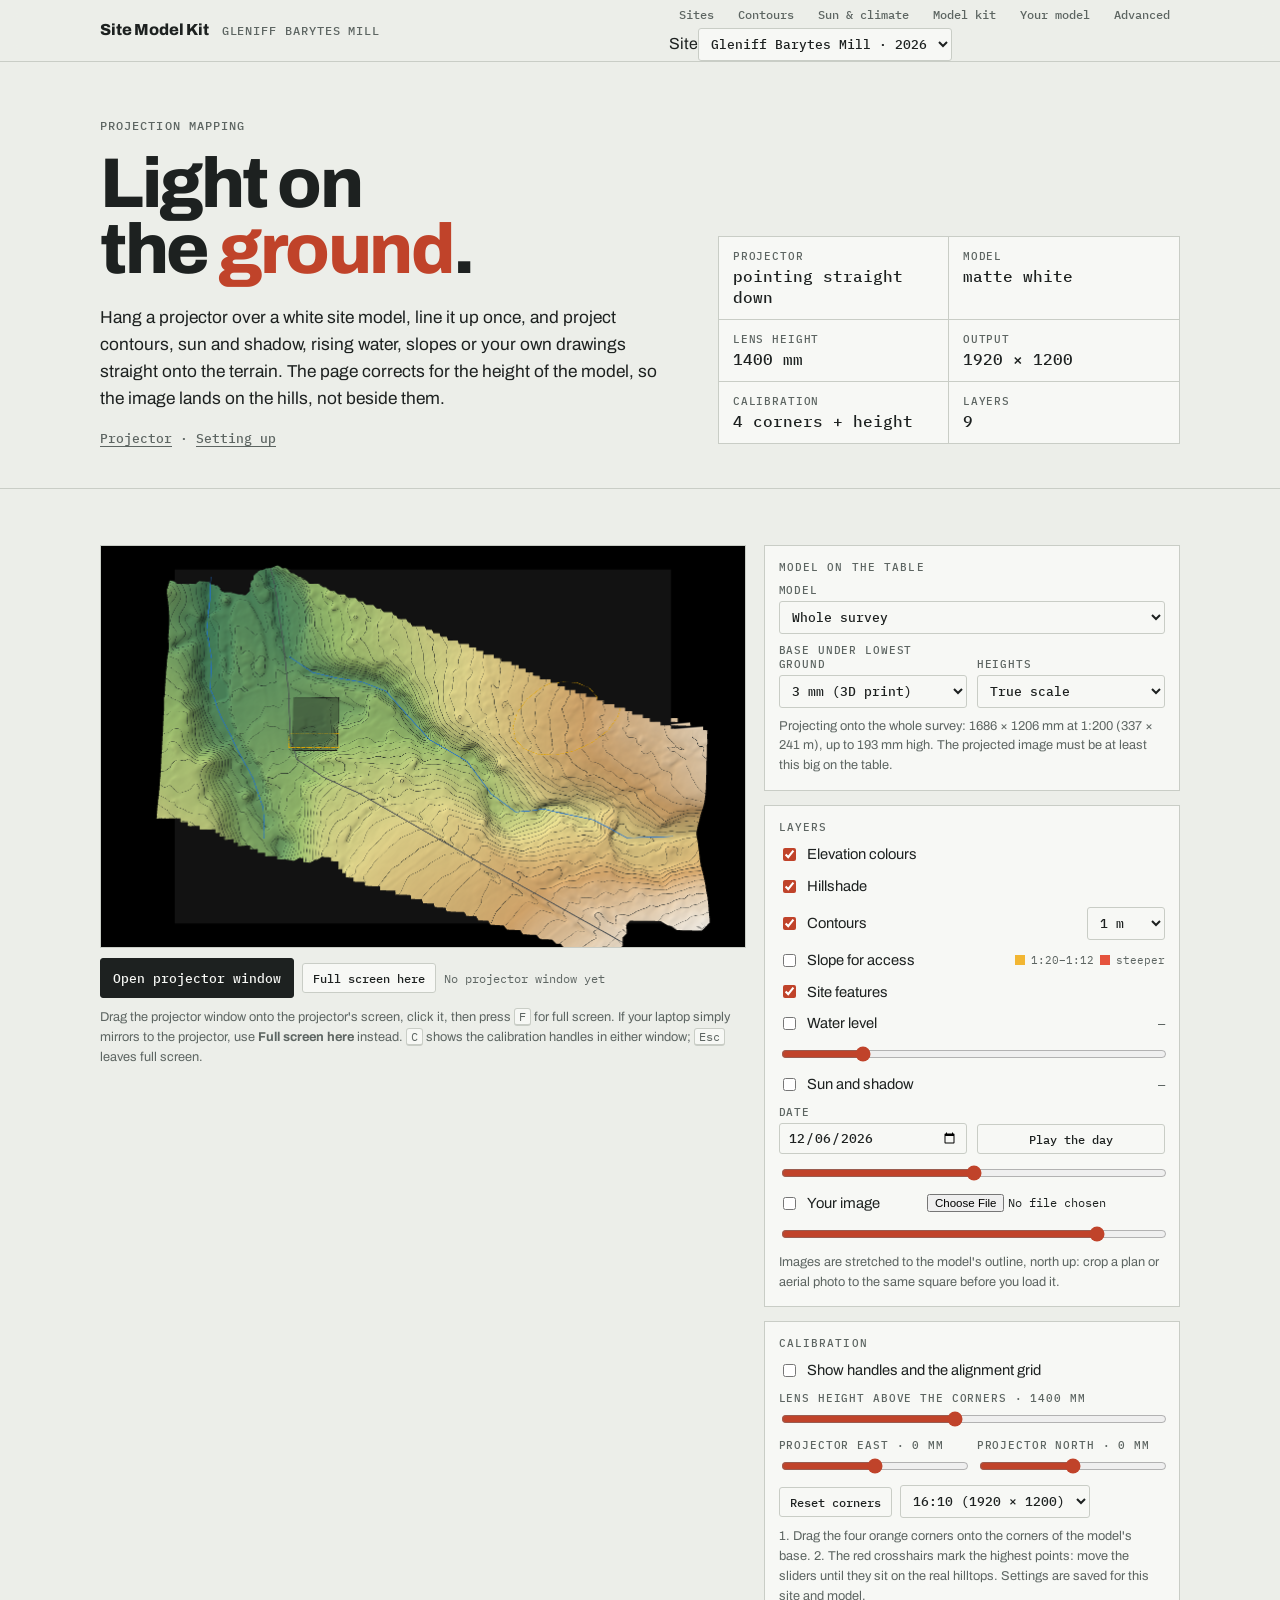
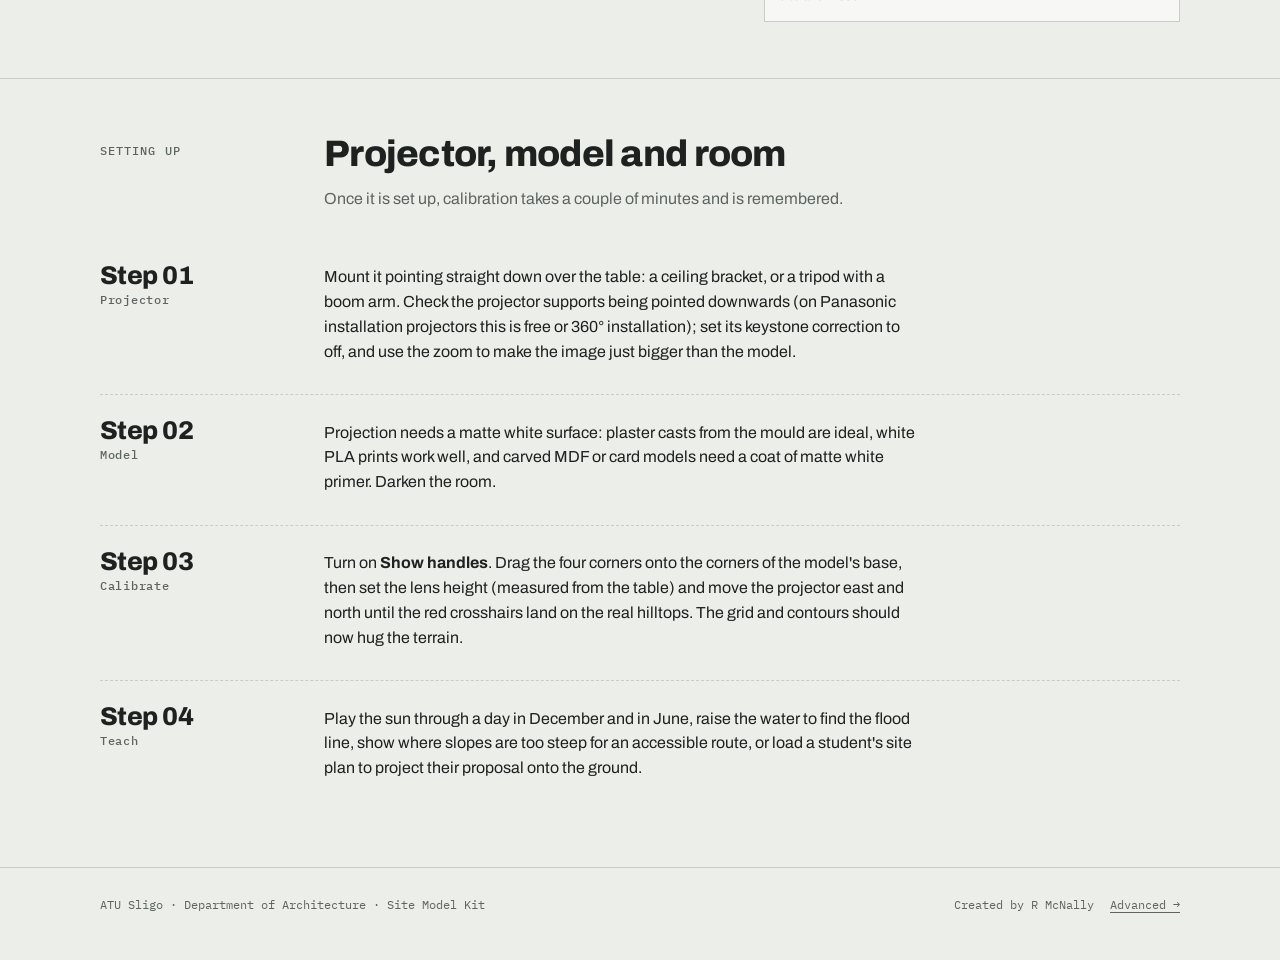
==== project.html @ 93be213e "Add files via upload" ====
<!doctype html>
<html lang="en">
<head>
<meta charset="utf-8">
<meta name="viewport" content="width=device-width,initial-scale=1,viewport-fit=cover">
<title>Projection</title>
<meta name="description" content="Project contours, sun and shadow, flooding, slope and your own drawings onto a physical site model. ATU Sligo, Site Model Kit.">
<link rel="preconnect" href="https://fonts.googleapis.com">
<link rel="preconnect" href="https://fonts.gstatic.com" crossorigin>
<link rel="stylesheet" href="https://fonts.googleapis.com/css2?family=Archivo:wght@400;600;800&family=IBM+Plex+Mono:wght@400;500&display=swap">
<link rel="stylesheet" href="css/site.css">
<link rel="stylesheet" href="css/pages.css">
<link rel="stylesheet" href="css/model.css">
<link rel="stylesheet" href="css/project.css">
<script>
/* project.html?out is the projector window: black page, the mapped image only. */
if (/[?&]out\b/.test(location.search)) document.documentElement.classList.add('proj-out');
</script>
</head>
<body>
<header class="top" id="top"></header>

<main id="main">
  <div class="wrap hero">
    <div>
      <div class="eyebrow">Projection mapping</div>
      <h1>Light on the <em>ground</em>.</h1>
      <p class="lede">Hang a projector over a white site model, line it up once, and project contours, sun and shadow, rising water, slopes or your own drawings straight onto the terrain. The page corrects for the height of the model, so the image lands on the hills, not beside them.</p>
      <p class="onpage"><a href="#stage">Projector</a> · <a href="#setup">Setting up</a></p>
    </div>
    <dl class="spec">
      <div><dt>Projector</dt><dd>pointing straight down</dd></div>
      <div><dt>Model</dt><dd>matte white</dd></div>
      <div><dt>Lens height</dt><dd id="specH">1400 mm</dd></div>
      <div><dt>Output</dt><dd id="specOut">1920 × 1200</dd></div>
      <div><dt>Calibration</dt><dd>4 corners + height</dd></div>
      <div><dt>Layers</dt><dd>9</dd></div>
    </dl>
  </div>

  <section id="stage">
    <div class="wrap">
      <div class="pj-grid">
        <div class="pj-left">
          <div class="pj-preview" id="pvWrap">
            <canvas id="pv" aria-label="Preview of the projector image"></canvas>
            <canvas id="pvOv" aria-hidden="true"></canvas>
          </div>
          <div class="pj-bar">
            <button type="button" class="primary" id="openOut">Open projector window</button>
            <button type="button" id="fullHere">Full screen here</button>
            <span class="pj-link" id="link">No projector window yet</span>
          </div>
          <p class="small">Drag the projector window onto the projector's screen, click it, then press <kbd>F</kbd> for full screen. If your laptop simply mirrors to the projector, use <b>Full screen here</b> instead. <kbd>C</kbd> shows the calibration handles in either window; <kbd>Esc</kbd> leaves full screen.</p>
        </div>

        <div class="pj-panel">
          <div class="pj-group">
            <h3>Model on the table</h3>
            <div class="cfield"><label class="lbl" for="pArea">Model</label>
              <select id="pArea"><option value="site">Whole survey</option><option value="tiles">Class tile model (all tiles)</option><option value="square">Your model square</option></select></div>
            <div class="mrow">
              <div class="cfield"><label class="lbl" for="pBase" title="Height of the lowest ground above the surface the corners are pinned to">Base under lowest ground</label>
                <select id="pBase"><option value="0">0 mm</option><option value="3" selected>3 mm (3D print)</option><option value="6">6 mm</option><option value="10">10 mm (plaster cast)</option><option value="20">20 mm</option></select></div>
              <div class="cfield"><label class="lbl" for="pVex">Heights</label>
                <select id="pVex"><option value="1" selected>True scale</option><option value="1.5">1.5×</option><option value="2">2×</option></select></div>
            </div>
            <p class="small" id="areaNote">—</p>
          </div>

          <div class="pj-group">
            <h3>Layers</h3>
            <label class="pj-l"><input type="checkbox" id="lElev" checked> Elevation colours</label>
            <label class="pj-l"><input type="checkbox" id="lHill" checked> Hillshade</label>
            <label class="pj-l"><input type="checkbox" id="lCont" checked> Contours <select id="pCI" aria-label="Contour interval"><option value="0.5">0.5 m</option><option value="1" selected>1 m</option><option value="2">2 m</option><option value="5">5 m</option></select></label>
            <label class="pj-l"><input type="checkbox" id="lSlope"> Slope for access <span class="pj-key"><i style="--c:#f2b632"></i>1:20–1:12 <i style="--c:#e5533d"></i>steeper</span></label>
            <label class="pj-l"><input type="checkbox" id="lFeat" checked> Site features</label>
            <label class="pj-l"><input type="checkbox" id="lFlood"> Water level <output id="oFlood">—</output></label>
            <input type="range" id="pFlood" min="0" max="1000" value="200" aria-label="Water level">
            <label class="pj-l"><input type="checkbox" id="lSun"> Sun and shadow <output id="oSun">—</output></label>
            <div class="mrow pj-sun">
              <div class="cfield"><label class="lbl" for="pDate">Date</label><input type="date" id="pDate"></div>
              <div class="cfield"><label class="lbl">&nbsp;</label><button type="button" id="pPlay">Play the day</button></div>
            </div>
            <input type="range" id="pTime" min="0" max="1000" value="500" aria-label="Time of day">
            <label class="pj-l"><input type="checkbox" id="lImg"> Your image <input type="file" id="pImg" accept="image/*" aria-label="Choose an image"></label>
            <input type="range" id="pImgOp" min="10" max="100" value="85" aria-label="Image strength">
            <p class="small">Images are stretched to the model's outline, north up: crop a plan or aerial photo to the same square before you load it.</p>
          </div>

          <div class="pj-group">
            <h3>Calibration</h3>
            <label class="pj-l"><input type="checkbox" id="lCal"> Show handles and the alignment grid</label>
            <div class="cfield"><label class="lbl" for="pH">Lens height above the corners · <span id="oH">1400 mm</span></label><input type="range" id="pH" min="500" max="2500" step="5" value="1400"></div>
            <div class="mrow">
              <div class="cfield"><label class="lbl" for="pNx">Projector east · <span id="oNx">0 mm</span></label><input type="range" id="pNx" min="-900" max="900" step="5" value="0"></div>
              <div class="cfield"><label class="lbl" for="pNy">Projector north · <span id="oNy">0 mm</span></label><input type="range" id="pNy" min="-900" max="900" step="5" value="0"></div>
            </div>
            <div class="pj-bar"><button type="button" id="pReset">Reset corners</button><select id="pAspect" aria-label="Projector shape"><option value="1.6" selected>16:10 (1920 × 1200)</option><option value="1.7778">16:9 (1920 × 1080)</option><option value="1.3333">4:3</option></select></div>
            <p class="small">1. Drag the four orange corners onto the corners of the model's base. 2. The red crosshairs mark the highest points: move the sliders until they sit on the real hilltops. Settings are saved for this site and model.</p>
          </div>
        </div>
      </div>
    </div>
  </section>

  <section id="setup">
    <div class="wrap">
      <div class="sec-head">
        <div class="eyebrow">Setting up</div>
        <div><h2>Projector, model and room</h2><p>Once it is set up, calibration takes a couple of minutes and is remembered.</p></div>
      </div>
      <ol class="steps">
        <li><div class="n">Projector</div><div><p>Mount it pointing straight down over the table: a ceiling bracket, or a tripod with a boom arm. Check the projector supports being pointed downwards (on Panasonic installation projectors this is free or 360° installation); set its keystone correction to off, and use the zoom to make the image just bigger than the model.</p></div></li>
        <li><div class="n">Model</div><div><p>Projection needs a matte white surface: plaster casts from the mould are ideal, white PLA prints work well, and carved MDF or card models need a coat of matte white primer. Darken the room.</p></div></li>
        <li><div class="n">Calibrate</div><div><p>Turn on <b>Show handles</b>. Drag the four corners onto the corners of the model's base, then set the lens height (measured from the table) and move the projector east and north until the red crosshairs land on the real hilltops. The grid and contours should now hug the terrain.</p></div></li>
        <li><div class="n">Teach</div><div><p>Play the sun through a day in December and in June, raise the water to find the flood line, show where slopes are too steep for an accessible route, or load a student's site plan to project their proposal onto the ground.</p></div></li>
      </ol>
    </div>
  </section>
</main>

<div class="pj-out" id="outStage" hidden>
  <canvas id="out" aria-label="Projector image"></canvas>
  <canvas id="outOv" aria-hidden="true"></canvas>
  <p class="pj-hint" id="outHint">Projector window · click, then press F for full screen · C for calibration handles</p>
</div>

<footer>
  <div class="wrap"><span>ATU Sligo · Department of Architecture · Site Model Kit</span><span class="credit">Created by R McNally</span><a href="advanced.html" data-sitelink>Advanced →</a></div>
</footer>

<script src="vendor/three.min.js"></script>
<script src="js/sitekit.js"></script>
<script src="js/site.js"></script>
<script src="js/project.js"></script>
</body>
</html>
---- css/site.css ----
/* Layout: long single page, drawing-sheet feel — a narrow title block rail on wide screens, content in a 1100px measure.
   Colour language comes from the laser bed: greyboard neutrals, MDF tan, cut red, engrave blue. */
:root{
  --bg:#eceee9; --paper:#f7f8f5; --stage:#dfe2dc; --ink:#1d2120; --muted:#5d6562; --rule:#c9cdc6;
  --board:#a98d6c; --cut:#c0432a; --engrave:#3a5fae; --accent:#c0432a;
  --display:'Archivo',system-ui,-apple-system,'Segoe UI',sans-serif;
  --mono:'IBM Plex Mono',ui-monospace,'SFMono-Regular',Menlo,monospace;
  --measure:1120px;
}
@media (prefers-color-scheme:dark){:root:not([data-theme="light"]){
  --bg:#151817; --paper:#1b1f1e; --stage:#202524; --ink:#e5e8e3; --muted:#9aa29e; --rule:#323836;
  --board:#9a7f60; --cut:#e2704f; --engrave:#7f9fe6; --accent:#e2704f; color-scheme:dark}}
:root[data-theme="dark"]{
  --bg:#151817; --paper:#1b1f1e; --stage:#202524; --ink:#e5e8e3; --muted:#9aa29e; --rule:#323836;
  --board:#9a7f60; --cut:#e2704f; --engrave:#7f9fe6; --accent:#e2704f; color-scheme:dark}

*{box-sizing:border-box}
html{scroll-behavior:smooth}
@media (prefers-reduced-motion:reduce){html{scroll-behavior:auto}}
body{margin:0;background:var(--bg);color:var(--ink);font:16px/1.55 var(--display)}
a{color:inherit;text-underline-offset:3px}
a:focus-visible,button:focus-visible,input:focus-visible{outline:2px solid var(--accent);outline-offset:2px}
.wrap{max-width:var(--measure);margin:0 auto;padding-inline:20px}

/* top bar */
.top{position:sticky;top:0;z-index:5;background:color-mix(in srgb,var(--bg) 88%,transparent);backdrop-filter:blur(8px);border-bottom:1px solid var(--rule)}
.top .wrap{display:flex;align-items:center;justify-content:space-between;gap:16px;min-height:52px;flex-wrap:wrap}
.brand{font-weight:800;letter-spacing:-.01em}
.brand span{font:500 .72rem var(--mono);letter-spacing:.08em;text-transform:uppercase;color:var(--muted);margin-left:10px}
nav{display:flex;gap:4px;flex-wrap:wrap}
nav a{font:500 .78rem var(--mono);text-decoration:none;padding:6px 10px;border-radius:3px;color:var(--muted)}
nav a:hover{color:var(--ink);background:var(--paper)}

/* hero */
.hero{padding-block:56px 28px;display:grid;grid-template-columns:1.25fr 1fr;gap:40px;align-items:end}
.eyebrow{font:500 .74rem var(--mono);letter-spacing:.09em;text-transform:uppercase;color:var(--muted)}
h1{font-size:clamp(2.4rem,6vw,4.4rem);line-height:.95;letter-spacing:-.035em;font-weight:800;margin:.25em 0 .3em;text-wrap:balance}
h1 em{font-style:normal;color:var(--accent)}
.lede{font-size:1.08rem;max-width:58ch;color:var(--ink)}
.spec{display:grid;grid-template-columns:1fr 1fr;border:1px solid var(--rule);background:var(--paper)}
.spec div{padding:12px 14px;border-bottom:1px solid var(--rule);display:flex;flex-direction:column;gap:2px;min-width:0}
.spec div:nth-child(odd){border-right:1px solid var(--rule)}
.spec div:nth-last-child(-n+2){border-bottom:0}
.spec dt{font:500 .68rem var(--mono);letter-spacing:.08em;text-transform:uppercase;color:var(--muted)}
.spec dd{margin:0;font:500 1.02rem var(--mono);font-variant-numeric:tabular-nums}

/* sections */
section{padding-block:56px;border-top:1px solid var(--rule)}
.sec-head{display:grid;grid-template-columns:200px 1fr;gap:24px;margin-bottom:28px}
.sec-head .eyebrow{padding-top:8px}
h2{font-size:clamp(1.6rem,3.2vw,2.3rem);letter-spacing:-.02em;line-height:1.08;margin:0 0 .35em;font-weight:800;text-wrap:balance}
.sec-head p{margin:0;max-width:62ch;color:var(--muted)}
h3{font-size:1.05rem;margin:0 0 .35em;font-weight:600}

/* cesium */
.frame{position:relative;aspect-ratio:16/9;max-width:100%;background:var(--stage);border:1px solid var(--rule)}
.frame iframe{position:absolute;inset:0;width:100%;height:100%;border:0}
.frame-note{display:flex;justify-content:space-between;gap:16px;flex-wrap:wrap;margin-top:10px;font:.8rem var(--mono);color:var(--muted)}

/* downloads */
.kit{display:grid;grid-template-columns:repeat(auto-fit,minmax(240px,1fr));gap:14px;margin-bottom:34px}
.file{display:flex;flex-direction:column;gap:6px;padding:16px;border:1px solid var(--rule);background:var(--paper);text-decoration:none;min-width:0}
.file:hover{border-color:var(--ink)}
.file .ext{font:500 .7rem var(--mono);letter-spacing:.08em;color:var(--accent);text-transform:uppercase}
.file strong{font-size:1rem}
.file span{font-size:.86rem;color:var(--muted)}
.file .size{font:.75rem var(--mono);color:var(--muted);margin-top:auto}
.file.primary{border-color:var(--ink);background:var(--ink);color:var(--paper)}
.file.primary span,.file.primary .size{color:color-mix(in srgb,var(--paper) 75%,transparent)}
.file.primary .ext{color:color-mix(in srgb,var(--accent) 70%,var(--paper))}
.legend{display:flex;gap:18px;flex-wrap:wrap;font:.8rem var(--mono);color:var(--muted);margin-bottom:14px}
.legend i{display:inline-block;width:22px;height:0;border-top:2px solid;vertical-align:middle;margin-right:6px}
.sheets{display:grid;grid-template-columns:repeat(auto-fill,minmax(170px,1fr));gap:12px}
.sheet{border:1px solid var(--rule);background:var(--paper);display:flex;flex-direction:column;min-width:0}
.sheet img{display:block;width:100%;aspect-ratio:841/594;object-fit:cover;background:#f6f5f1}
.sheet .meta{display:flex;justify-content:space-between;align-items:baseline;gap:4px 8px;flex-wrap:wrap;padding:8px 10px;font:.74rem var(--mono)}
.sheet .meta b{font-weight:500}.sheet .meta em{font-style:normal;color:var(--muted)}
.sheet .meta a{color:var(--muted)} .sheet .meta a:hover{color:var(--ink)}

/* steps */
.steps{list-style:none;margin:0;padding:0;display:grid;gap:0;counter-reset:s}
.steps li{display:grid;grid-template-columns:200px 1fr;gap:24px;padding-block:22px;border-top:1px dashed var(--rule);counter-increment:s}
.steps li:first-child{border-top:0}
.steps .n{font:500 .78rem var(--mono);color:var(--muted);letter-spacing:.06em}
.steps .n::before{content:"Step " counter(s,decimal-leading-zero);display:block;font:800 1.6rem var(--display);color:var(--ink);letter-spacing:-.02em;margin-bottom:2px}
.steps p,.steps ul{margin:.2em 0 .5em;max-width:66ch}
.steps ul{padding-left:1.1em}
.idkey{display:inline-flex;gap:0;border:1px solid var(--rule);font:500 1.1rem var(--mono);margin:6px 0}
.idkey b{padding:6px 10px;font-weight:500;border-right:1px solid var(--rule)} .idkey b:last-child{border-right:0}
.idkey b:nth-child(1){color:var(--accent)} .idkey b:nth-child(2){color:var(--engrave)}
.callout{border-left:3px solid var(--engrave);padding:10px 14px;background:var(--paper);font-size:.92rem;max-width:66ch}

/* builder */
.builder{display:grid;grid-template-columns:1fr 300px;border:1px solid var(--rule);background:var(--paper);min-height:620px}
.stage{position:relative;background:var(--stage);min-width:0;min-height:420px}
.stage canvas{display:block;width:100%;height:100%;position:absolute;inset:0;cursor:grab}
.stage .tip{position:absolute;pointer-events:none;background:var(--ink);color:var(--paper);font:.76rem var(--mono);padding:5px 8px;border-radius:3px;white-space:nowrap}
.stage .hint{position:absolute;left:12px;bottom:10px;font:.7rem var(--mono);color:var(--muted)}
.stage .views{position:absolute;right:10px;top:10px;display:flex;gap:4px;flex-wrap:wrap}
.panel{border-left:1px solid var(--rule);padding:18px;display:flex;flex-direction:column;gap:14px;min-width:0}
.lbl{font:500 .68rem var(--mono);letter-spacing:.08em;text-transform:uppercase;color:var(--muted)}
.big{font:800 2.4rem var(--display);letter-spacing:-.03em;line-height:1}
.big small{font:500 .9rem var(--mono);color:var(--muted);letter-spacing:0;margin-left:6px}
.stepper{display:grid;grid-template-columns:auto 1fr auto;gap:8px;align-items:center}
input[type=range]{width:100%;accent-color:var(--accent)}
button{font:500 .78rem var(--mono);background:var(--paper);color:var(--ink);border:1px solid var(--rule);border-radius:3px;padding:6px 10px;cursor:pointer}
button:hover{border-color:var(--ink)}
button[aria-pressed=true]{background:var(--ink);color:var(--paper);border-color:var(--ink)}
.row{display:flex;gap:6px;flex-wrap:wrap}
.plist{list-style:none;margin:0;padding:0;overflow:auto;max-height:260px;border-top:1px solid var(--rule)}
.plist li{display:flex;justify-content:space-between;padding:7px 2px;border-bottom:1px solid var(--rule);font:.8rem var(--mono);cursor:pointer;font-variant-numeric:tabular-nums}
.plist li:hover,.plist li.on{color:var(--accent)}
.plist li span:last-child{color:var(--muted)}
.small{font-size:.8rem;color:var(--muted);margin:0}

/* tools */
.two{display:grid;grid-template-columns:1fr 1fr;gap:28px}
.two>div{min-width:0}
pre{background:var(--paper);border:1px solid var(--rule);padding:14px;overflow-x:auto;font:.8rem/1.5 var(--mono);margin:.5em 0}
footer{border-top:1px solid var(--rule);padding-block:28px 48px;font:.78rem var(--mono);color:var(--muted)}
footer .wrap{display:flex;justify-content:space-between;gap:16px;flex-wrap:wrap}

@media (max-width:860px){
  .hero{grid-template-columns:1fr;padding-block:36px 20px}
  .sec-head,.steps li,.two{grid-template-columns:1fr;gap:8px}
  .builder{grid-template-columns:1fr}
  .stage{min-height:56vh}
  .panel{border-left:0;border-top:1px solid var(--rule)}
}
section{scroll-margin-top:56px}
@media (max-width:860px){section{scroll-margin-top:100px}}

/* credit, right of the footer on every page */
footer .credit{margin-left:auto;transition:color .2s}
footer .credit:hover{color:var(--ink)}
---- css/pages.css ----
/* Shared additions for Start, Sun pages */
.brand{text-decoration:none;color:var(--ink)}
.onpage{font:500 .8rem var(--mono);color:var(--muted);margin-top:14px}
.onpage a{color:var(--muted)} .onpage a:hover{color:var(--ink)}

/* sun tool */
.slider{display:grid;grid-template-columns:52px 1fr 92px;gap:10px;align-items:center}
.slider output{font:500 .86rem var(--mono);text-align:right;font-variant-numeric:tabular-nums}
.legendbar{display:flex;flex-wrap:wrap;gap:8px 18px;padding:10px 16px;border-top:1px solid var(--rule);font:.78rem var(--mono);color:var(--muted)}
.legendbar i{display:inline-block;width:14px;height:10px;vertical-align:-1px;margin-right:6px;border:1px solid var(--rule)}
.pathwrap{display:grid;grid-template-columns:340px 1fr;gap:28px;padding:20px 16px;border-top:1px solid var(--rule)}
.pathfig{margin:0;min-width:0}
.pathfig svg{width:100%;max-width:320px;height:auto;display:block}
.pathfig figcaption{font:.74rem var(--mono);color:var(--muted);margin-top:8px}
.ticks{padding-left:1.1em;margin:.2em 0} .ticks li{margin-bottom:.45em}
button:disabled,input:disabled{opacity:.45;cursor:not-allowed}

/* start page */
.dates{display:grid;grid-template-columns:repeat(3,1fr);border:1px solid var(--rule);background:var(--paper)}
.dates div{padding:14px 16px;border-right:1px solid var(--rule);display:flex;flex-direction:column;gap:2px;min-width:0}
.dates div:last-child{border-right:0}
.dates dt{font:500 .68rem var(--mono);letter-spacing:.08em;text-transform:uppercase;color:var(--muted)}
.dates dd{margin:0;font:800 1.25rem var(--display);letter-spacing:-.01em}
.dates dd small{display:block;font:400 .82rem var(--display);color:var(--muted);letter-spacing:0}
.dates .count dd{color:var(--accent);font-size:2rem;line-height:1}

.tasks{display:grid;gap:12px}
.task{display:grid;grid-template-columns:64px 1fr 300px;gap:18px;border:1px solid var(--rule);background:var(--paper);padding:16px 18px}
.task .letter{font:800 2.6rem/1 var(--display);color:var(--accent)}
.task h3{margin:0 0 4px}
.task .meta{font:.78rem var(--mono);color:var(--muted);margin-bottom:8px}
.task p{margin:0 0 .5em;font-size:.92rem;max-width:62ch}
.task .help{border-left:1px solid var(--rule);padding-left:16px;display:flex;flex-direction:column;gap:6px;min-width:0}
.task .help .lbl{margin-bottom:2px}
.pill{display:inline-flex;align-items:center;gap:8px;font:.84rem var(--display);text-decoration:none;color:var(--ink)}
.pill::before{content:"";width:8px;height:8px;border-radius:50%;background:var(--flat);flex:none}
.pill.soon{color:var(--muted)} .pill.soon::before{background:transparent;border:1px solid var(--muted)}
.pill.site::before{background:var(--gold)}
a.pill:hover{text-decoration:underline}

.matrix{display:grid;grid-template-columns:repeat(auto-fit,minmax(250px,1fr));gap:12px}
.mcol{border:1px solid var(--rule);background:var(--paper)}
.mcol h3{margin:0;padding:12px 14px;border-bottom:1px solid var(--rule);font-size:1rem}
.mcol ul{list-style:none;margin:0;padding:6px 14px 10px}
.mcol li{display:grid;grid-template-columns:1fr auto;gap:10px;padding:7px 0;border-bottom:1px dashed var(--rule);font-size:.88rem;align-items:baseline}
.mcol li:last-child{border-bottom:0}
.mcol li > span:last-child{display:flex;flex-direction:column;align-items:flex-end;gap:2px}
.key{display:flex;gap:18px;flex-wrap:wrap;margin-top:12px;font:.78rem var(--mono);color:var(--muted)}

.bases{display:grid;grid-template-columns:repeat(auto-fit,minmax(240px,1fr));gap:14px}
.base{border:1px solid var(--rule);background:var(--paper);display:flex;flex-direction:column;text-decoration:none;min-width:0}
.base:hover{border-color:var(--ink)}
.base img{display:block;width:100%;height:auto;background:#fff;border-bottom:1px solid var(--rule)}
.base div{padding:12px 14px;display:flex;flex-direction:column;gap:4px}
.base strong{font-size:.98rem}
.base span{font-size:.84rem;color:var(--muted)}
.base .ext{font:500 .7rem var(--mono);letter-spacing:.08em;color:var(--accent)}

.sdgs{display:grid;grid-template-columns:repeat(auto-fit,minmax(200px,1fr));gap:12px}
.sdg{border:1px solid var(--rule);background:var(--paper);padding:14px;border-top:5px solid var(--c);display:flex;flex-direction:column;gap:6px;min-width:0}
.sdg b{font:800 1.6rem/1 var(--display)}
.sdg strong{font-size:.95rem}
.sdg span{font-size:.86rem;color:var(--muted)}

.pages{display:grid;grid-template-columns:repeat(auto-fit,minmax(230px,1fr));gap:12px}
.pagecard{border:1px solid var(--rule);background:var(--paper);padding:14px 16px;text-decoration:none;color:var(--ink);display:flex;flex-direction:column;gap:6px;min-width:0}
a.pagecard:hover{border-color:var(--ink)}
.pagecard strong{font-size:1rem}
.pagecard span{font-size:.85rem;color:var(--muted)}
.pagecard .st{font:500 .68rem var(--mono);letter-spacing:.08em;text-transform:uppercase}
.pagecard .st.live{color:var(--flat)} .pagecard .st.soon{color:var(--muted)}
.pagecard.soon{background:transparent;border-style:dashed}
.reading{columns:2;column-gap:28px;padding-left:1.1em;font-size:.9rem}
.reading li{break-inside:avoid;margin-bottom:.5em}

@media (max-width:860px){
  .pathwrap{grid-template-columns:1fr}
  .task{grid-template-columns:1fr}
  .task .help{border-left:0;border-top:1px solid var(--rule);padding:10px 0 0}
  .dates{grid-template-columns:1fr}
  .dates div{border-right:0;border-bottom:1px solid var(--rule)}
  .reading{columns:1}
}

/* 3D sun path */
.sky3d{border-top:1px solid var(--rule)}
.sky-head{display:flex;justify-content:space-between;align-items:flex-end;gap:12px 20px;flex-wrap:wrap;padding:14px 16px}
.sky-head > div:first-child{min-width:0;max-width:62ch}
.sky-stage{position:relative;height:min(68vh,600px);min-height:360px;background:#cfd9e2}
.sky-stage canvas{position:absolute;inset:0;width:100%;height:100%;display:block;cursor:grab}
.sky-stage .hint{position:absolute;left:12px;bottom:10px;font:.7rem var(--mono);color:#2a3036;background:rgba(255,255,255,.6);padding:2px 6px;border-radius:3px}
.sky-clock{position:absolute;right:12px;top:12px;font:500 .82rem var(--mono);background:rgba(20,24,28,.72);color:#fff;padding:8px 10px;border-radius:3px;line-height:1.45;font-variant-numeric:tabular-nums;pointer-events:none}
.sky-clock b{font:800 1.4rem var(--display);display:block}

/* climate charts */
.ctool{margin-top:30px;border:1px solid var(--rule);background:var(--paper)}
.ctool-head{display:grid;grid-template-columns:1fr 1.3fr;gap:24px;padding:18px}
.ctool-head h3{margin:0 0 4px;font-size:1.15rem}
.csteps{margin:0;padding-left:1.2em;font-size:.88rem;display:grid;gap:6px}
.cload{display:grid;grid-template-columns:1fr auto;gap:16px;padding:0 18px 14px;align-items:end}
.drop{display:flex;flex-direction:column;gap:4px;justify-content:center;border:1.5px dashed var(--muted);border-radius:4px;padding:16px 18px;cursor:pointer;background:var(--bg);min-width:0}
.drop.over{border-color:var(--accent);background:color-mix(in srgb,var(--accent) 8%,var(--bg))}
.drop input{position:absolute;width:1px;height:1px;opacity:0}
.drop:focus-within{outline:2px solid var(--accent);outline-offset:2px}
.drop small{font:.76rem var(--mono);color:var(--muted)}
.cctrl{display:flex;gap:10px;flex-wrap:wrap;align-items:end}
.cfield{display:flex;flex-direction:column;gap:4px}
select{font:500 .82rem var(--mono);background:var(--paper);color:var(--ink);border:1px solid var(--rule);border-radius:3px;padding:6px 8px}
.cstatus{margin:0;padding:10px 18px;border-top:1px solid var(--rule);border-bottom:1px solid var(--rule);font-size:.86rem;background:var(--bg)}
.cstatus[data-state="example"]{border-left:4px solid var(--gold)}
.cstatus[data-state="ok"]{border-left:4px solid var(--flat)}
.cstatus[data-state="err"]{border-left:4px solid var(--cut)}
.cgrid{display:grid;grid-template-columns:1.25fr 1fr;gap:0}
.cfig{margin:0;padding:14px 18px;min-width:0;border-right:1px solid var(--rule)}
.cfig:last-child{border-right:0}
.cfig svg{width:100%;height:auto;display:block}
.cfig figcaption{display:flex;flex-direction:column;gap:8px;font-size:.82rem;color:var(--muted);margin-top:8px}
.cfig .tbl-wrap{margin-top:10px}
.cfig table{min-width:0;font-size:.8rem}
.ctemplates{padding:12px 18px;border-top:1px solid var(--rule);margin:0}
.ctip{position:fixed;z-index:50;pointer-events:none;background:var(--ink);color:var(--paper);font:.76rem/1.45 var(--mono);padding:6px 9px;border-radius:3px;max-width:260px}
@media (max-width:960px){.ctool-head,.cgrid,.cload{grid-template-columns:1fr}.cfig{border-right:0;border-bottom:1px solid var(--rule)}}
---- css/model.css ----
/* Your model page */
.mrow{display:grid;grid-template-columns:1fr 1fr;gap:10px;align-items:end}
.cfield input[type=text]{font:500 .9rem var(--display);background:var(--paper);color:var(--ink);border:1px solid var(--rule);border-radius:3px;padding:7px 9px;width:100%}
.cfield select{width:100%}
.check{display:flex;flex-direction:column;gap:2px;font-size:.88rem;cursor:pointer;padding-bottom:4px}
.check span{display:flex;align-items:center}
.check input{margin-right:6px;accent-color:var(--accent)}
.check small{font:.72rem var(--mono);color:var(--muted)}
.mstatus{margin:0;padding:8px 10px;border-left:4px solid var(--muted);background:var(--bg);font-size:.86rem}
.mstatus[data-state="ok"]{border-color:var(--flat)} .mstatus[data-state="warn"]{border-color:var(--gold)} .mstatus[data-state="err"]{border-color:var(--cut)}
.mbtns{display:flex;flex-direction:column;gap:8px}
button.primary{background:var(--ink);color:var(--paper);border-color:var(--ink);padding:10px 12px;font-size:.84rem}
button.primary:hover{opacity:.9}
#pickPlan{cursor:move}
#pickPlan:focus-visible{outline:2px solid var(--accent);outline-offset:-2px}
.pgrid{display:grid;grid-template-columns:1fr 1fr;gap:14px}
.pcard{border:1px solid var(--rule);background:var(--paper);display:flex;flex-direction:column;min-width:0}
.phead{display:flex;justify-content:space-between;align-items:center;gap:8px;padding:10px 14px;border-bottom:1px solid var(--rule)}
.p3d{position:relative;aspect-ratio:4/3;max-width:100%;background:var(--stage)}
.p3d canvas{position:absolute;inset:0;width:100%;height:100%;display:block;cursor:grab}
.p3d .hint{position:absolute;left:10px;bottom:8px;font:.7rem var(--mono);color:var(--muted)}
.psheet{padding:12px;display:flex;align-items:center;justify-content:center;flex:1;min-height:260px}
.psheet svg{width:100%;height:auto;background:#fff;border:1px solid var(--rule)}
.psheet svg path{vector-effect:non-scaling-stroke;stroke-width:1px}
@media (max-width:860px){.pgrid,.mrow{grid-template-columns:1fr}}

/* output choice: card model, 3D print model or plaster mould */
main[data-out="card"] :is(.only-print,.only-model,.only-mould), main:not([data-out="card"]) .only-card,
main[data-out="print"] .only-mould, main[data-out="mould"] .only-model{display:none!important}
main[data-out="cnc"] :is(.only-print,.only-model,.only-mould,.hide-cnc), main:not([data-out="cnc"]) .only-cnc{display:none!important}
/* laser cutter kinds, and class tile mode */
main:not([data-kind="layers"]) .only-layers, main:not([data-kind="waffle"]) .only-waffle, main:not([data-kind="relief"]) .only-relief, main[data-kind="relief"] .not-relief, main:not([data-tile="on"]) .only-tile{display:none!important}
.psheet.prelief img{width:100%;max-width:420px;height:auto;image-rendering:auto;border:1px solid var(--rule);background:#000}
.seg3 button{font-size:.74rem;padding:7px 4px}
.outsel{display:flex;flex-direction:column;gap:6px}
.outbtns{display:grid;grid-template-columns:repeat(3,minmax(0,1fr));gap:8px}
@media (max-width:520px){.outbtns{grid-template-columns:1fr}}
.outbtns button{display:flex;flex-direction:column;align-items:flex-start;gap:3px;text-align:left;padding:10px;border-radius:3px;min-width:0}
.outbtns button b{font:700 .98rem var(--display);letter-spacing:-.01em}
.outbtns button small{font:.68rem var(--mono);color:var(--muted);line-height:1.3}
.outbtns button[aria-pressed=true] small{color:color-mix(in srgb,var(--paper) 75%,transparent)}
.seg{display:flex}.seg button{flex:1;border-radius:0}.seg button+button{border-left:0}
.seg button:first-child{border-radius:3px 0 0 3px}.seg button:last-child{border-radius:0 3px 3px 0}
.psheet.pbed svg{width:100%;height:auto;max-width:400px;background:var(--paper);border:0}
.psheet.pcnc{flex-direction:column;gap:10px}
.psheet.pcnc svg{width:100%;height:auto;background:var(--paper);border:0}
.seg4 button{font-size:.8rem;padding:7px 4px;font-variant-numeric:tabular-nums}
#scaleNote{display:block;margin-top:6px;color:var(--muted)}
---- css/project.css ----
/* Projection page. The projector window (html.proj-out) is a black page holding only the mapped image. */
.pj-grid { display: grid; grid-template-columns: minmax(0, 1.55fr) minmax(0, 1fr); gap: 18px; align-items: start }
.pj-left { position: sticky; top: 70px; display: flex; flex-direction: column; gap: 10px; min-width: 0 }
.pj-preview { position: relative; background: #000; border: 1px solid var(--rule); aspect-ratio: 16 / 10; max-width: 100%; touch-action: none }
.pj-preview canvas, .pj-out canvas { position: absolute; inset: 0; width: 100%; height: 100%; display: block }
.pj-preview:fullscreen { border: 0; aspect-ratio: auto; width: 100vw; height: 100vh }
.pj-bar { display: flex; gap: 8px; flex-wrap: wrap; align-items: center }
.pj-link { font: .74rem var(--mono); color: var(--muted) }
.pj-link[data-on="1"] { color: var(--flat, #4e7a4a) }
.pj-panel { display: flex; flex-direction: column; gap: 14px; min-width: 0 }
.pj-group { border: 1px solid var(--rule); background: var(--paper); padding: 14px; display: flex; flex-direction: column; gap: 9px }
.pj-group h3 { margin: 0; font: 500 .7rem var(--mono); letter-spacing: .1em; text-transform: uppercase; color: var(--muted) }
.pj-l { display: flex; align-items: center; gap: 8px; flex-wrap: wrap; font-size: .92rem }
.pj-l input[type=checkbox] { accent-color: var(--accent) }
.pj-l select { margin-left: auto }
.pj-l output { margin-left: auto; font: .74rem var(--mono); color: var(--muted) }
.pj-l input[type=file] { font: .72rem var(--mono); max-width: 100%; margin-left: auto }
.pj-key { margin-left: auto; font: .7rem var(--mono); color: var(--muted); display: inline-flex; gap: 6px; align-items: center }
.pj-key i { display: inline-block; width: 10px; height: 10px; background: var(--c) }
.pj-group input[type=range] { width: 100%; accent-color: var(--accent) }
.pj-group input[type=date] { font: 500 .82rem var(--mono); background: var(--paper); color: var(--ink); border: 1px solid var(--rule); border-radius: 3px; padding: 5px 8px; width: 100% }
kbd { font: .72rem var(--mono); border: 1px solid var(--rule); border-bottom-width: 2px; border-radius: 3px; padding: 0 4px; background: var(--paper) }

/* projector window */
html.proj-out, html.proj-out body { background: #000; height: 100%; overflow: hidden; margin: 0 }
html.proj-out header, html.proj-out main, html.proj-out footer { display: none !important }
html.proj-out .pj-out { display: block !important; position: fixed; inset: 0; background: #000; cursor: none }
html.proj-out .pj-out.cal { cursor: crosshair }
.pj-hint { position: absolute; left: 16px; bottom: 12px; margin: 0; font: 12px var(--mono); color: #777; transition: opacity .6s }
.pj-out.quiet .pj-hint { opacity: 0 }

@media (max-width: 900px) { .pj-grid { grid-template-columns: 1fr } .pj-left { position: static } }
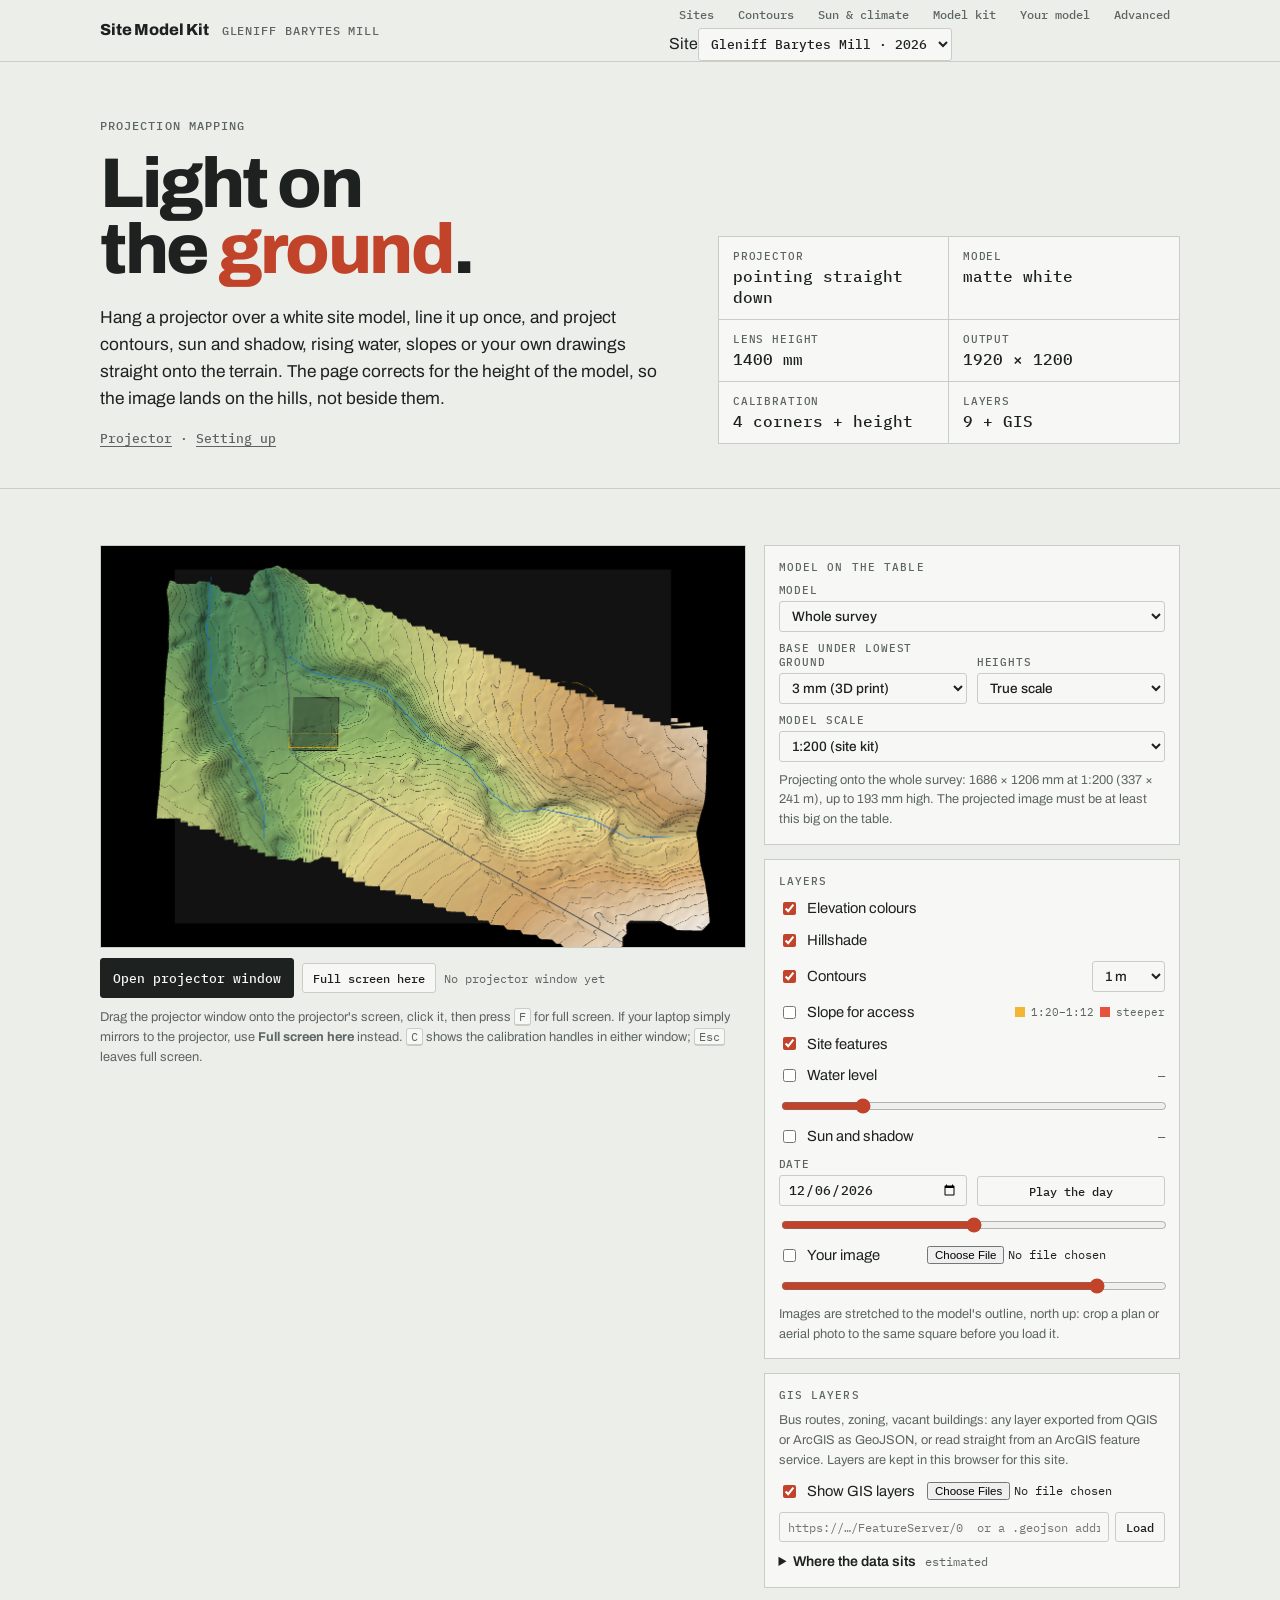
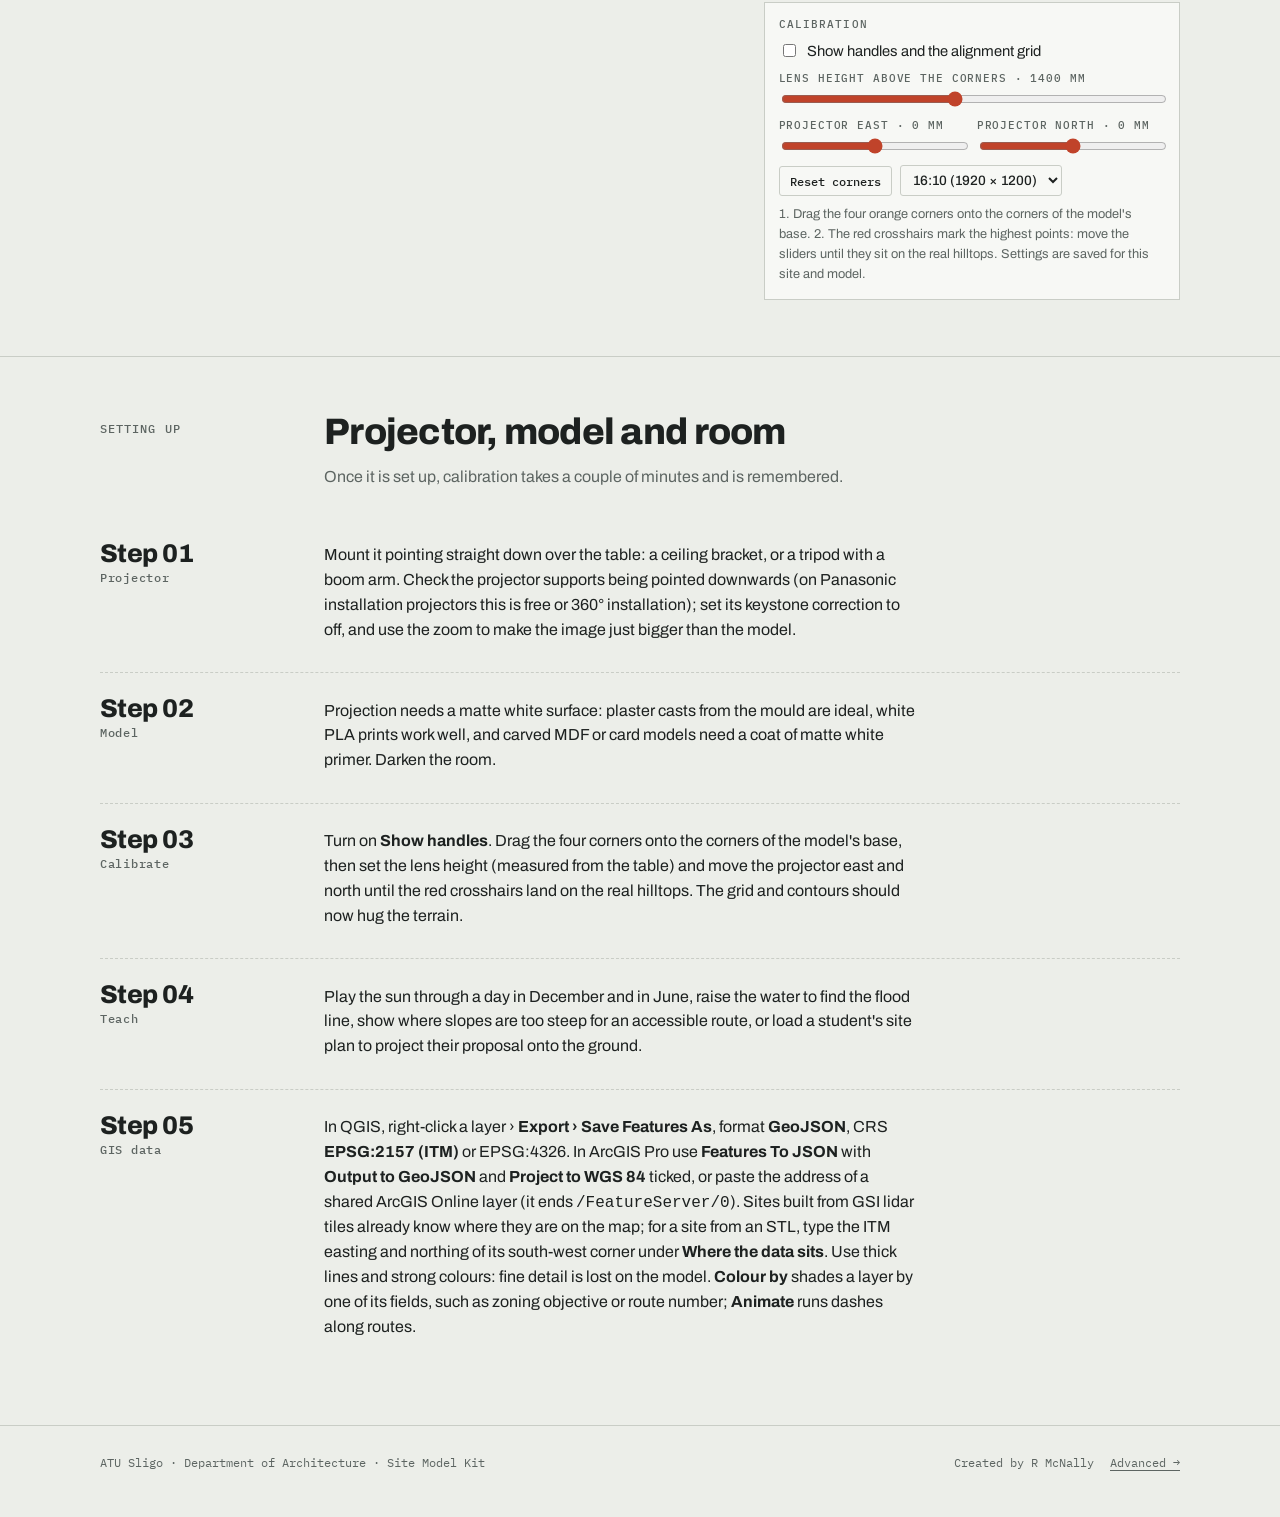
==== commit 121aa087: "Add files via upload" ====
--- a/project.html
+++ b/project.html
@@ -34,7 +34,7 @@
       <div><dt>Lens height</dt><dd id="specH">1400 mm</dd></div>
       <div><dt>Output</dt><dd id="specOut">1920 × 1200</dd></div>
       <div><dt>Calibration</dt><dd>4 corners + height</dd></div>
-      <div><dt>Layers</dt><dd>9</dd></div>
+      <div><dt>Layers</dt><dd>9 + GIS</dd></div>
     </dl>
   </div>
 
@@ -65,6 +65,8 @@
               <div class="cfield"><label class="lbl" for="pVex">Heights</label>
                 <select id="pVex"><option value="1" selected>True scale</option><option value="1.5">1.5×</option><option value="2">2×</option></select></div>
             </div>
+            <div class="cfield"><label class="lbl" for="pScale" title="The scale of the physical model on the table. Site kit models are 1:200; a town model is usually smaller.">Model scale</label>
+              <select id="pScale"><option value="200" selected>1:200 (site kit)</option><option value="500">1:500</option><option value="1000">1:1000 (town)</option><option value="1250">1:1250</option><option value="2500">1:2500</option></select></div>
             <p class="small" id="areaNote">—</p>
           </div>
 
@@ -86,6 +88,40 @@
             <label class="pj-l"><input type="checkbox" id="lImg"> Your image <input type="file" id="pImg" accept="image/*" aria-label="Choose an image"></label>
             <input type="range" id="pImgOp" min="10" max="100" value="85" aria-label="Image strength">
             <p class="small">Images are stretched to the model's outline, north up: crop a plan or aerial photo to the same square before you load it.</p>
+          </div>
+
+          <div class="pj-group" id="gisGroup">
+            <h3>GIS layers</h3>
+            <p class="small">Bus routes, zoning, vacant buildings: any layer exported from QGIS or ArcGIS as GeoJSON, or read straight from an ArcGIS feature service. Layers are kept in this browser for this site.</p>
+            <label class="pj-l"><input type="checkbox" id="lGis" checked> Show GIS layers <input type="file" id="gFile" accept=".geojson,.json,application/geo+json,application/json" multiple aria-label="Choose GeoJSON files"></label>
+            <div class="pj-url">
+              <input type="url" id="gUrl" placeholder="https://…/FeatureServer/0  or a .geojson address" aria-label="Layer address">
+              <button type="button" id="gUrlGo">Load</button>
+            </div>
+            <p class="small pj-msg" id="gMsg" hidden></p>
+            <div class="pj-glist" id="gList"></div>
+            <details class="pj-place" id="gPlace">
+              <summary>Where the data sits <span id="gPlaceSum">—</span></summary>
+              <div class="cfield"><label class="lbl" for="gCrs">Coordinates in files that don't say</label>
+                <select id="gCrs">
+                  <option value="auto">Work it out from the numbers</option>
+                  <option value="4326">Longitude / latitude (WGS 84, EPSG:4326)</option>
+                  <option value="2157">Irish Transverse Mercator (ITM, EPSG:2157)</option>
+                  <option value="29903">Irish Grid (TM65, EPSG:29903)</option>
+                  <option value="3857">Web Mercator (EPSG:3857)</option>
+                  <option value="site">Site metres from the south-west corner</option>
+                </select></div>
+              <div class="mrow">
+                <div class="cfield"><label class="lbl" for="gE">South-west corner · easting</label><input type="number" id="gE" step="0.1" inputmode="decimal"></div>
+                <div class="cfield"><label class="lbl" for="gN">northing</label><input type="number" id="gN" step="0.1" inputmode="decimal"></div>
+              </div>
+              <p class="small" id="gOrigNote">—</p>
+              <div class="mrow">
+                <div class="cfield"><label class="lbl" for="gDx">Nudge east (m)</label><input type="number" id="gDx" step="0.5" value="0"></div>
+                <div class="cfield"><label class="lbl" for="gDy">north (m)</label><input type="number" id="gDy" step="0.5" value="0"></div>
+                <div class="cfield"><label class="lbl" for="gRot">turn (°)</label><input type="number" id="gRot" step="0.1" value="0"></div>
+              </div>
+            </details>
           </div>
 
           <div class="pj-group">
@@ -115,6 +151,7 @@
         <li><div class="n">Model</div><div><p>Projection needs a matte white surface: plaster casts from the mould are ideal, white PLA prints work well, and carved MDF or card models need a coat of matte white primer. Darken the room.</p></div></li>
         <li><div class="n">Calibrate</div><div><p>Turn on <b>Show handles</b>. Drag the four corners onto the corners of the model's base, then set the lens height (measured from the table) and move the projector east and north until the red crosshairs land on the real hilltops. The grid and contours should now hug the terrain.</p></div></li>
         <li><div class="n">Teach</div><div><p>Play the sun through a day in December and in June, raise the water to find the flood line, show where slopes are too steep for an accessible route, or load a student's site plan to project their proposal onto the ground.</p></div></li>
+        <li><div class="n">GIS data</div><div><p>In QGIS, right-click a layer › <b>Export › Save Features As</b>, format <b>GeoJSON</b>, CRS <b>EPSG:2157 (ITM)</b> or EPSG:4326. In ArcGIS Pro use <b>Features To JSON</b> with <b>Output to GeoJSON</b> and <b>Project to WGS 84</b> ticked, or paste the address of a shared ArcGIS Online layer (it ends <code>/FeatureServer/0</code>). Sites built from GSI lidar tiles already know where they are on the map; for a site from an STL, type the ITM easting and northing of its south-west corner under <b>Where the data sits</b>. Use thick lines and strong colours: fine detail is lost on the model. <b>Colour by</b> shades a layer by one of its fields, such as zoning objective or route number; <b>Animate</b> runs dashes along routes.</p></div></li>
       </ol>
     </div>
   </section>
@@ -133,6 +170,8 @@
 <script src="vendor/three.min.js"></script>
 <script src="js/sitekit.js"></script>
 <script src="js/site.js"></script>
+<script src="js/dem-import.js"></script>
+<script src="js/gis-layers.js"></script>
 <script src="js/project.js"></script>
 </body>
 </html>
--- a/css/project.css
+++ b/css/project.css
@@ -19,6 +19,41 @@
 .pj-key i { display: inline-block; width: 10px; height: 10px; background: var(--c) }
 .pj-group input[type=range] { width: 100%; accent-color: var(--accent) }
 .pj-group input[type=date] { font: 500 .82rem var(--mono); background: var(--paper); color: var(--ink); border: 1px solid var(--rule); border-radius: 3px; padding: 5px 8px; width: 100% }
+/* GIS layers */
+.pj-group input[type=number], .pj-group input[type=url], .pj-group select { font: 500 .85rem var(--display); background: var(--paper); color: var(--ink); border: 1px solid var(--rule); border-radius: 3px; padding: 6px 8px; min-width: 0 }
+.pj-group .cfield input[type=number] { width: 100% }
+.pj-url { display: flex; gap: 6px }
+.pj-url input { flex: 1; font: .78rem var(--mono) !important }
+.pj-msg { margin: 0; padding: 6px 8px; border-left: 3px solid var(--rule) }
+.pj-msg[data-k="ok"] { border-color: var(--flat, #4e7a4a) }
+.pj-msg[data-k="warn"] { border-color: var(--gold, #d99a1e) }
+.pj-msg[data-k="err"] { border-color: var(--cut); color: var(--cut) }
+.pj-glist { display: flex; flex-direction: column; gap: 8px }
+.pj-glist:empty { display: none }
+.pj-gl { border: 1px solid var(--rule); padding: 8px 9px; display: flex; flex-direction: column; gap: 7px }
+.pj-gl[data-on="0"] { opacity: .6 }
+.pj-gh { display: flex; align-items: center; gap: 8px; min-width: 0 }
+.pj-gh input[type=checkbox] { accent-color: var(--accent); flex: none }
+.pj-gh input[type=color] { width: 26px; height: 22px; padding: 0; border: 1px solid var(--rule); border-radius: 3px; background: none; flex: none; cursor: pointer }
+.pj-gn { flex: 1; min-width: 0; font-weight: 600; font-size: .9rem; overflow: hidden; text-overflow: ellipsis; white-space: nowrap }
+.pj-gb { display: flex; gap: 2px; flex: none }
+.pj-gb button { padding: 2px 7px; font-size: .8rem; line-height: 1.3 }
+.pj-gmeta { font: .7rem var(--mono); color: var(--muted) }
+.pj-gmeta b { color: var(--gold, #d99a1e); font-weight: 500 }
+.pj-gopts { display: grid; grid-template-columns: 1fr 1fr; gap: 6px 10px; align-items: center; font-size: .82rem }
+.pj-gopts label { display: flex; align-items: center; gap: 6px; min-width: 0 }
+.pj-gopts input[type=range] { flex: 1; min-width: 0 }
+.pj-gopts select { flex: 1; min-width: 0; font-size: .8rem; padding: 4px 6px }
+.pj-gopts .wide { grid-column: 1 / -1 }
+.pj-leg { display: flex; flex-wrap: wrap; gap: 4px 10px; font: .7rem var(--mono); color: var(--muted) }
+.pj-leg span { display: inline-flex; align-items: center; gap: 5px; max-width: 100%; overflow: hidden; text-overflow: ellipsis; white-space: nowrap }
+.pj-leg i { width: 10px; height: 10px; background: var(--c); flex: none }
+.pj-place summary { cursor: pointer; font-size: .88rem; font-weight: 600 }
+.pj-place summary span { font: .72rem var(--mono); color: var(--muted); font-weight: 400; margin-left: 6px }
+.pj-place[open] summary { margin-bottom: 8px }
+.pj-place .mrow { grid-template-columns: repeat(auto-fit, minmax(90px, 1fr)) }
+.pj-place > * + * { margin-top: 8px }
+
 kbd { font: .72rem var(--mono); border: 1px solid var(--rule); border-bottom-width: 2px; border-radius: 3px; padding: 0 4px; background: var(--paper) }
 
 /* projector window */
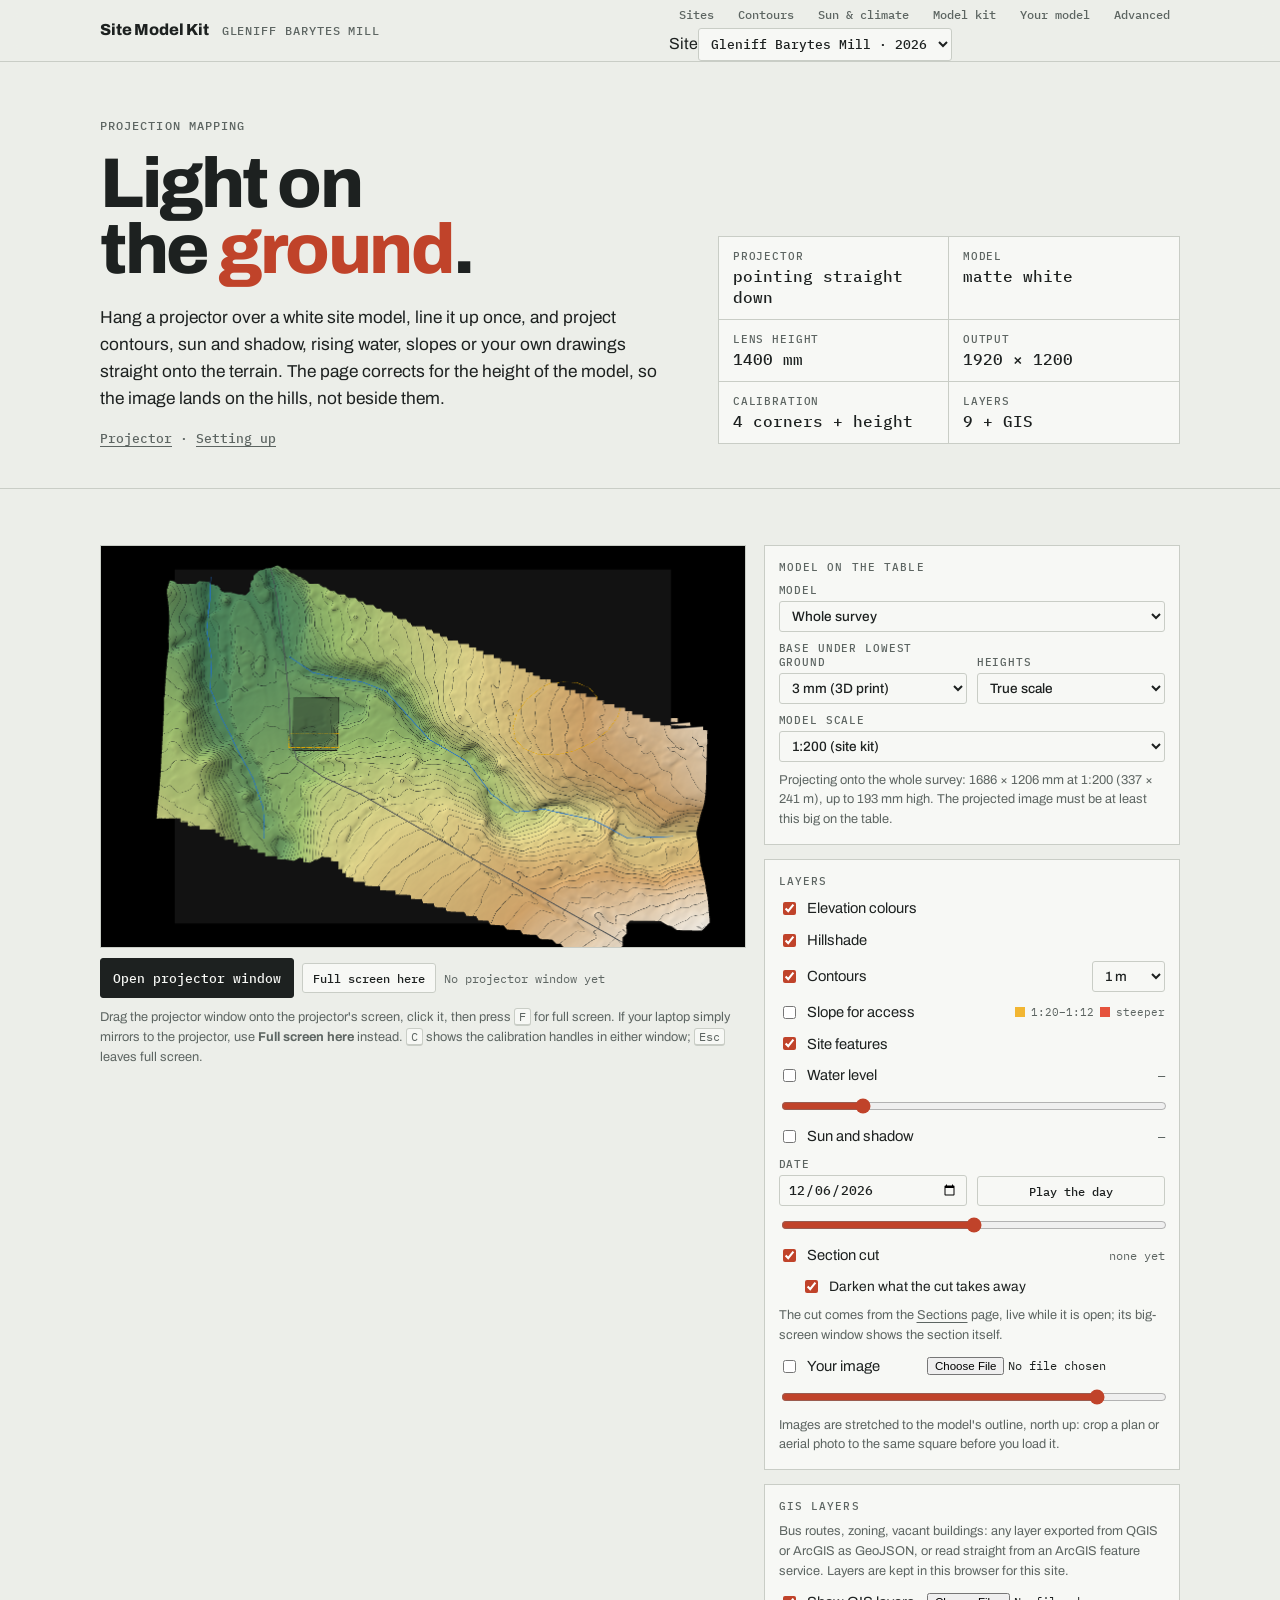
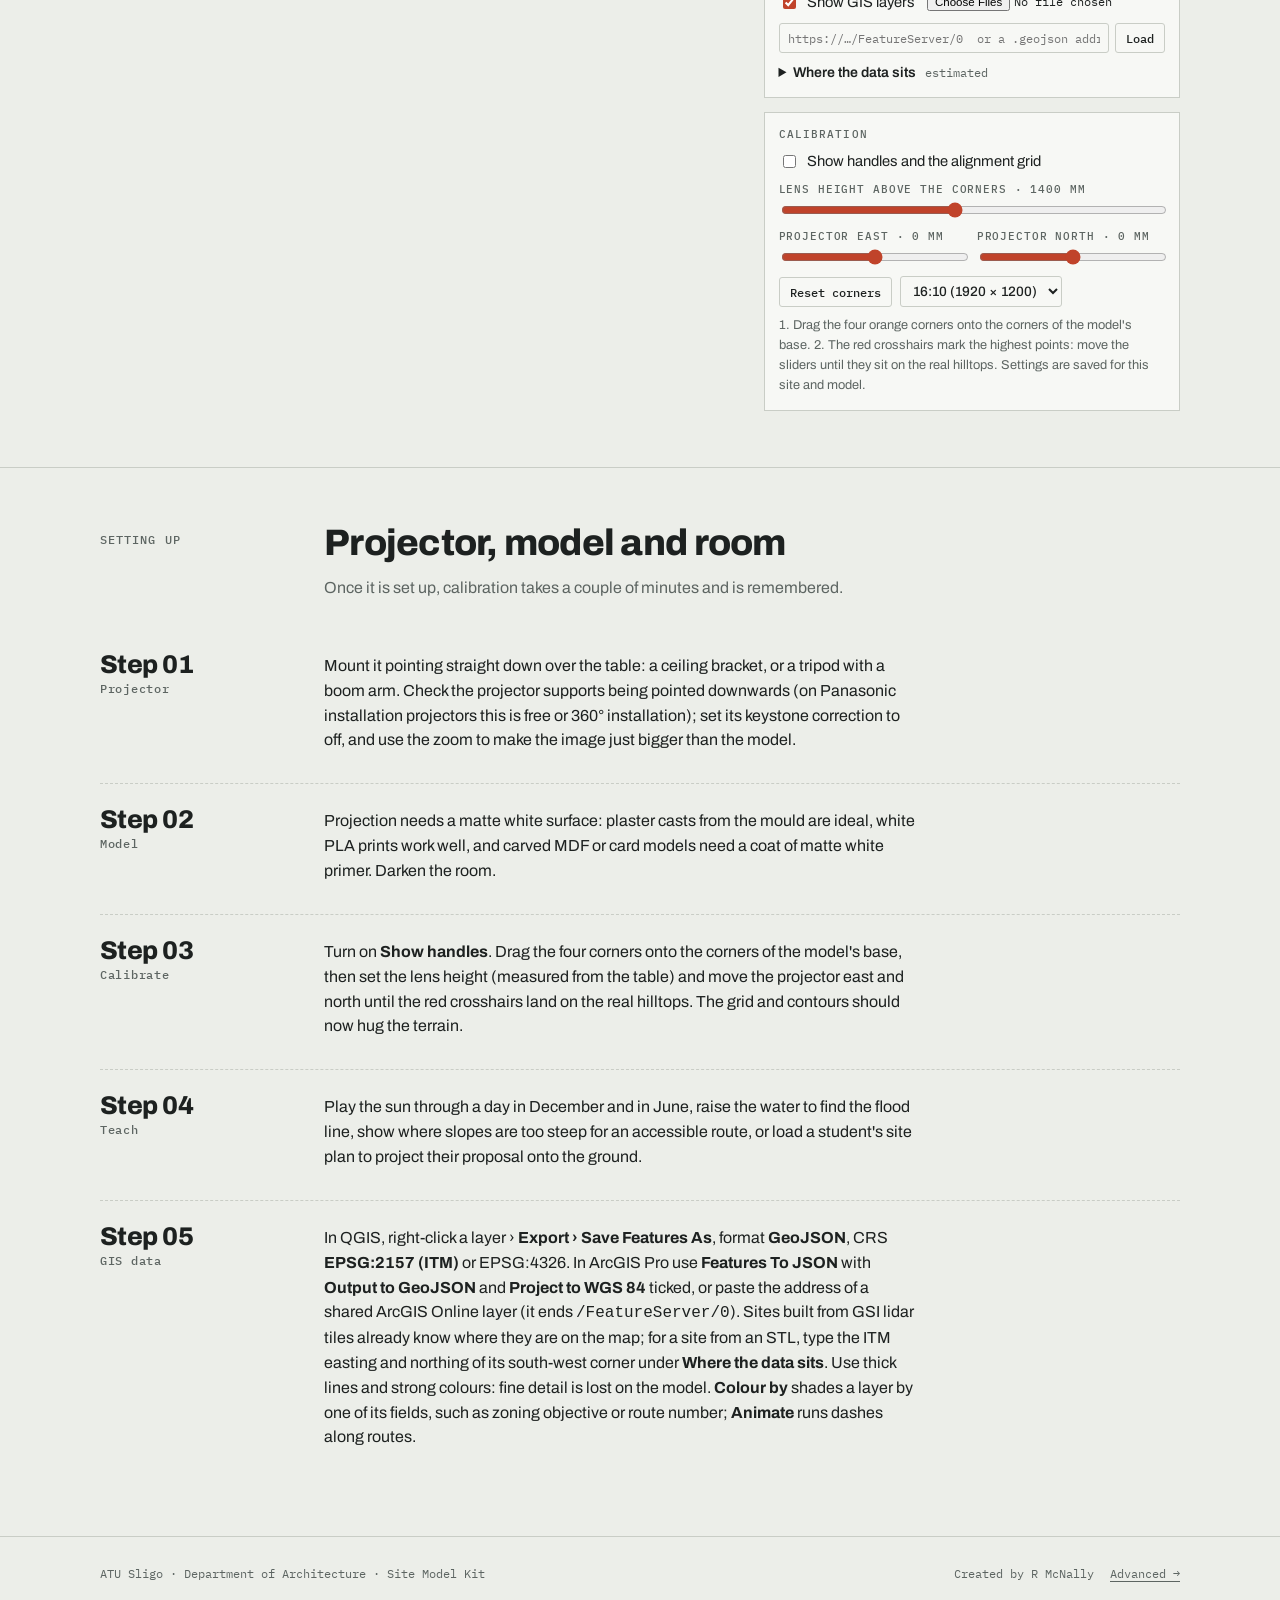
==== commit 0e708169: "Add files via upload" ====
--- a/project.html
+++ b/project.html
@@ -85,6 +85,9 @@
               <div class="cfield"><label class="lbl">&nbsp;</label><button type="button" id="pPlay">Play the day</button></div>
             </div>
             <input type="range" id="pTime" min="0" max="1000" value="500" aria-label="Time of day">
+            <label class="pj-l"><input type="checkbox" id="lSect" checked> Section cut <output id="oSect">—</output></label>
+            <label class="pj-l pj-sub"><input type="checkbox" id="lSectDim" checked> Darken what the cut takes away</label>
+            <p class="small">The cut comes from the <a href="sections.html" target="_blank" rel="noopener">Sections</a> page, live while it is open; its big-screen window shows the section itself.</p>
             <label class="pj-l"><input type="checkbox" id="lImg"> Your image <input type="file" id="pImg" accept="image/*" aria-label="Choose an image"></label>
             <input type="range" id="pImgOp" min="10" max="100" value="85" aria-label="Image strength">
             <p class="small">Images are stretched to the model's outline, north up: crop a plan or aerial photo to the same square before you load it.</p>
--- a/css/project.css
+++ b/css/project.css
@@ -13,6 +13,7 @@
 .pj-l { display: flex; align-items: center; gap: 8px; flex-wrap: wrap; font-size: .92rem }
 .pj-l input[type=checkbox] { accent-color: var(--accent) }
 .pj-l select { margin-left: auto }
+.pj-sub { padding-left: 22px; font-size: .86rem }
 .pj-l output { margin-left: auto; font: .74rem var(--mono); color: var(--muted) }
 .pj-l input[type=file] { font: .72rem var(--mono); max-width: 100%; margin-left: auto }
 .pj-key { margin-left: auto; font: .7rem var(--mono); color: var(--muted); display: inline-flex; gap: 6px; align-items: center }
